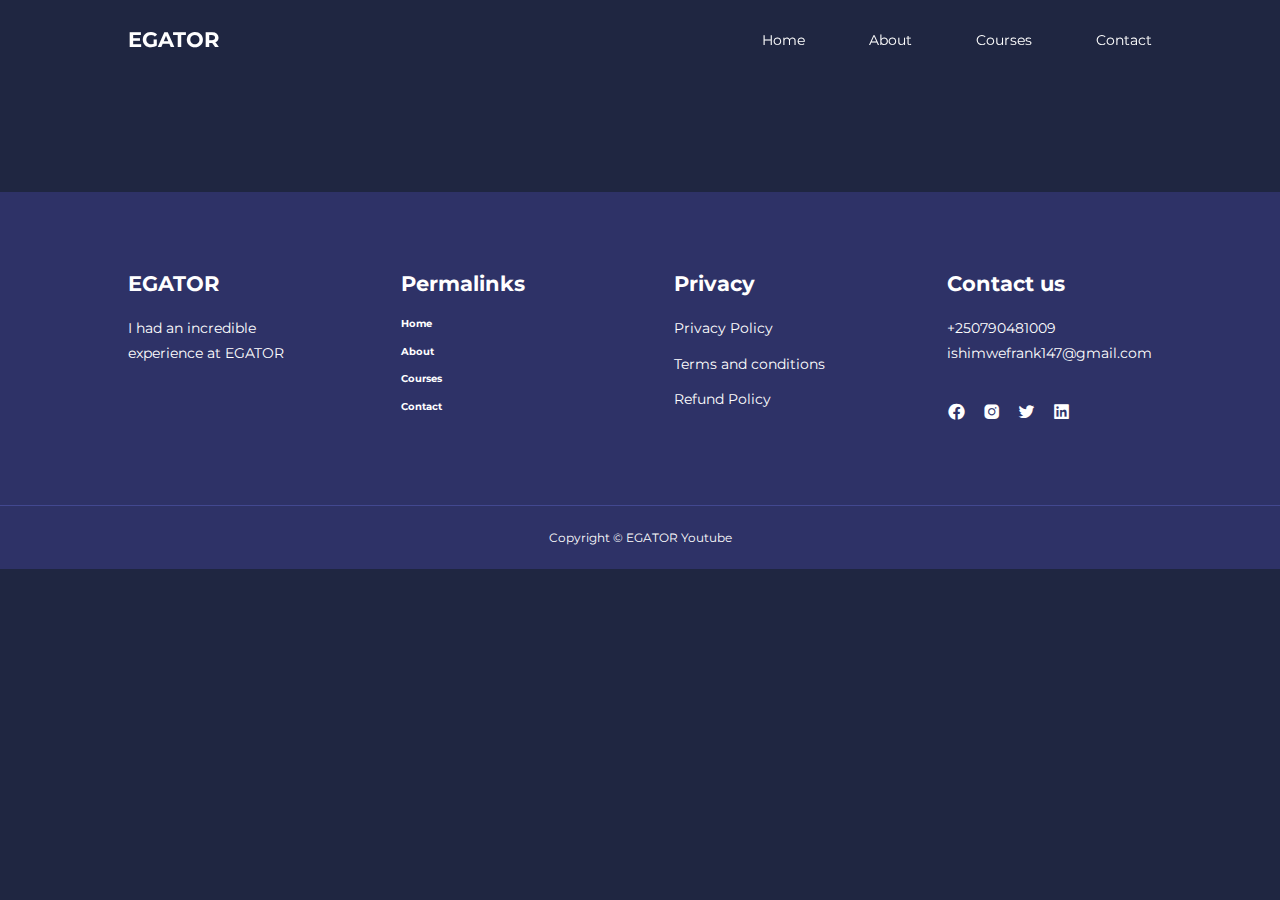
==== aboutus.html @ 6428219a "final home page and start code of the aboutus" ====
<!DOCTYPE html>
<html lang="en">
<head>
  <meta charset="UTF-8">
  <meta name="viewport" content="width=device-width, initial-scale=1.0">
  <title>Responsive Multipage Education Website using HTML, CSS & Javascript</title>

  <!-- GOOGLE FONTS -->
  <link rel="preconnect" href="https://fonts.googleapis.com">
  <link rel="preconnect" href="https://fonts.gstatic.com" crossorigin>
  <link href="https://fonts.googleapis.com/css2?family=Montserrat:ital,wght@0,100..900;1,100..900&family=Poppins:ital,wght@0,300;0,400;0,500;1,600;1,700;1,800;1,900&display=swap" rel="stylesheet">



  <link rel="stylesheet" href="./css/style.css">

  <!-- BOXICONS -->
  <link rel="stylesheet" href="https://unpkg.com/boxicons@2.1.1/css/boxicons.min.css">
</head>
<body>
  <nav>
    <div class="container nav__container">
      <a href="index.html"><h4>EGATOR</h4></a>
      <ul class="nav__menu">
        <li><a href="index.html">Home</a></li>
        <li><a href="aboutus.html">About</a></li>
        <li><a href="course.html">Courses</a></li>
        <li><a href="contact.html">Contact</a></li>
      </ul>

      <button id="open-menu-btn"><i class='bx bx-menu'></i></button>
      <button id="close-menu-btn"><i class='bx bx-x'></i></button>
    </div>
  </nav> 
  <!-- END OF THE NAVBAR -->

<section class="about__achievements">
  <div class="container about__achievements-container">
    
  </div>
</section>

  <footer class="footer">
    <div class="container footer__container">
      <div class="footer__1">
        <a href="index.html" class="footer__logs"><h4>EGATOR</h4></a>
        <p>
          I had an incredible experience at EGATOR
        </p>
      </div>
      <div class="footer__2">
        <h4>Permalinks</h4>
        <ul class="permalinks">
          <li><a href="index.html"><h6>Home</h6></a></li>
          <li><a href="aboutus.html"><h6>About</h6></a></li>
          <li><a href="course.html"><h6>Courses</h6></a></li>
          <li><a href="contact.html"><h6>Contact</h6></a></li>
        </ul>
      </div>
  
      <div class="footer__3">
        <h4>Privacy</h4>
        <ul class="privacy">
          <li><a href="#">Privacy Policy</a></li>
          <li><a href="#">Terms and conditions</a></li>
          <li><a href="#">Refund Policy</a></li>
        </ul>
      </div>
  
      <div class="footer__4">
        <h4>Contact us</h4>
        <div>
          <p>+250790481009</p>
          <p>ishimwefrank147@gmail.com</p>
        </div>
        <ul class="footer__socials">
          <li>
            <a href="#"><i class='bx bxl-facebook-circle' ></i></a>
          </li>
          <li>
            <a href="#"><i class='bx bxl-instagram-alt' ></i></a>
          </li>
          <li>
            <a href="#"><i class='bx bxl-twitter' ></i></a>
          </li>
          <li>
            <a href="#"><i class='bx bxl-linkedin-square' ></i></a>
          </li>
        </ul>
      </div>
    </div>
    <div class="footer__copyright">
      <small>Copyright &copy; EGATOR Youtube </small>
    </div>
  </footer>
  
    
  </body>
  </html>
---- css/style.css ----
*{
  margin: 0;
  padding: 0;
  border: 0;
  outline: 0;
  text-decoration: none;
  list-style-type: none;
  box-sizing: border-box;
}

:root{
  --color-primary: #6c63ff;
  --color-success: #00bf8e;
  --color-warning: #f75842;
  --color-danger-variant: rgba(247, 88, 66,0.4);
  --color-white: #fff;
  --color-light: rgba(255,255,255,0.7);
  --color-black: #000;
  --color-bg: #1f2641;
  --color-bg1: #2e3267;
  --color-bg2: #424890;

  --container-width-lg: 80%;
  --container-width-md: 90%;
  --container-width-sm: 94%;
  --transition: all 400ms ease;
}

body{
  font-family: "Montserrat", sans-serif;
  line-height: 1.7;
  color: var(--color-white);
  background: var(--color-bg)
}

.container{
  width: var(--container-width-lg);
  margin: 0 auto;
}

section{
  padding: 6rem 0;
}

section h2{
  text-align: center;
  margin-bottom: 4rem;
}
h1,
h2,
h3,
h4,
h5{
  line-height: 1.2;
}
h1{
  font-size: 2.4rem;
}
h2{
  font-size: 2rem;
}
h3{
  font-size: 1.6rem;
}
h4{
  font-size: 1.3rem;
}
a {
  color: var(--color-white);
}

img{
  width: 100%;
  display: block;
  object-fit: cover;
}

.btn{
  display: inline-block;
  background: var(--color-white);
  color: var(--color-black);
  padding: 1rem 2rem;
  border: 1px solid transparent;
  font-weight: 500; 
  transition: var(--transition);
}
.btn::hover{
  background: transparent;
  color: var(--color-white);
  border-color: var(--color-white);
}

.btn-primary{
  background: var(--color-warning);
  color: var(--color-white);
}
/* change navbar styles on scroll using javascript */
.window-scroll {
  background: var(--color-primary);
  box-shadow: 0 1rem 2rem rgba(0, 0, 0, 0.2);
}

/* ############# NAVBAR######### */
nav{
  background: transparent;
  width: 100vm;
  height: 5rem;
  position: fixed;
  top: 0;
  right: 0;
  left: 0;
  z-index: 11;
} 
.nav__container{
 height: 100%;
 display: flex;
 justify-content: space-between;
 align-items: center ;
}

nav button{
  display: none;
}
 
.nav__menu{
  display: flex;
  align-items: center;
  gap: 4rem;
}

.nav__menu a {
  font-size: 0.9rem;
  transition: var(--transition);
}
.nav__menu a:hover{
  color: var(--color-bg2);
}

/* HEADER SECTION */
header{
  position: relative;
  top: 5rem;
  overflow: hidden;
  height: 70vh;
  margin-bottom: 5rem;
} 

.header__container{
  display: grid;
  grid-template-columns: 1fr 1fr;
  align-items: center;
  gap: 5rem;
  height: 100%;
}

.header__left p{
  margin: 1rem 0 2.4rem;
}
/* CATEGORIES */
.categories{
  background: var(--color-bg1);
  height: 40rem;
  margin-top: 10rem;
}

.categories h1{
  line-height: 1;
  margin-bottom: 3rem;
}
.categories__container{
  display: grid;
  grid-template-columns: 40% 60%;
  gap: 2rem;
}
.categories__left{
  margin-left: 4rem;
}
.categories__left p{
  margin: 1rem 0 3rem;
}
.categories__right {
  display: grid;
  grid-template-columns: repeat(3, 1fr);
  gap: 1.2rem;
}
.category{
  background: var(--color-bg2);
  padding: 2rem;
  border-radius: 2rem;
  transition: var(--transition);
}
.category:hover{
  box-shadow: 0 3rem 3rem rgba(0, 0, 0, 0.3);
  z-index: 1;
}

.category:nth-child(2) .category__icon {
  background: var(--color-danger-variant);
}
.category:nth-child(3) .category__icon {
  background: var(--color-success);
}
.category:nth-child(4) .category__icon {
  background: var(--color-warning);
}
.category:nth-child(5) .category__icon {
  background: var(--color-success);
}

.category__icon{
  background: var(--color-primary);
  padding: 0.7rem ;
  border-radius: 0.9rem;
}
.category h5{
  margin: 2rem 0 1rem;
}
.category p{
  font-size: 0.85rem;
}

/* ############# NAVBAR######### */
.course{
  margin-top: 18rem;
}
.container h2{
  /* margin-top: -3rem; */
  margin-bottom: -17rem;
}
.course__container{
  display: grid;
  grid-template-columns: repeat(3,1fr);
  gap: 2rem;
}
.course{
  background: var(--color-bg1);
  text-align: center;
  border: 1px solid transparent;
  transition: var(--transition);
}
.course:hover{
  background: transparent;
  border-color: var(--color-primary);
}
.course__info{
  padding: 2rem;
}
.course__info p{
  margin: 1.2rem 0 2rem;
  font-size: 0.9rem;
}
/* FAQs  */
.faqs{
  background: var(--color-bg1);
  box-shadow: inset 0 0 3rem rgba(0,0,0.5);
}
.faqs__container{
display: grid;
grid-template-columns: 1fr 1fr;
gap: 1rem;
}
.faq{
  padding: 2rem;
  display: flex;
  align-items: center;
  gap: 1.4rem;
  height: fit-content;
  background: var(--color-primary);
  cursor: pointer;
}
.faq h4{
  font-size: 1rem;
  line-height: 2.2;
}
.faq__icon{
  align-self: flex-start;
  font-size: 1.2rem;
}
.faq p{
  margin-top: 0.8rem;
  display: none;
}
.faq.open p{
  display: block;
}

/* TESTIMONIALS */
.testimonials__container{
  overflow-x: hidden;
  position: relative;
  margin-bottom: 5rem;
}
.testimonial{
  padding-top: 2rem;
}
.avator{
  width: 6rem;
  height: 6rem;
  border-radius: 50%;
  overflow: hidden;
  margin: 0 auto 1rem;
  border: 1rem solid var(--color-bg1);
}
.testimonial__info{
  text-align: center;
}
.testimonial__body{
  background: var(--color-primary);
  padding: 2rem;
  margin-top: 3rem;
  position: relative;
}
.testimonial__body::before{
  content: "";
  display: block;
  background: linear-gradient(
    135deg,
    transparent,
    var(--color-primary),
    var(--color-primary),
    var(--color-primary));
  width: 3rem;
  height: 3rem;
  position: absolute;
  left: 50%;
  top: -1.5rem;
  transform: rotate(45deg);
} 

.testimonials__container h2{
  margin-top: 0rem;
}
.testimony{
  margin-top: 20rem;
}

/* FOOTER */
footer{
  background: var(--color-bg1);
  padding-top: 5rem;
  font-size: 0.9rem;
}
.footer__container{
  display: grid;
  grid-template-columns: repeat(4,1fr);
  gap: 5rem;
}
.footer__container > div h4{
  margin-bottom: 1.2rem;
}
.footer__1 p{
  margin: 0 0 2rem;
}
footer ul li {
  margin-bottom: 0.7rem;
}
footer ul li a:hover{
  text-decoration: underline;
}
.footer__socials{
  display: flex;
  gap: 1rem;
  font-size: 1.2rem;
  margin-top: 2rem;
}
.footer__copyright{
  text-align: center;
  margin-top: 4rem;
  padding: 1.2rem 0;
  border-top: 1px solid var(--color-bg2);
}

/*  MEDIA QUERIES FOR TABLET */
@media screen and (max-width: 1024px){
  .container{
    width: var(--container-width-md);
  }
  h1{
    font-size: 2.2rem;
  }
  h2{
    font-size: 1.7rem;
  }
  h3{
    font-size: 1.4rem;
  }
  h4{
    font-size: 1.2rem;
  }

  /* NAVBAR */
  nav button{
    display: inline-block;
    background: transparent;
    font-size: 1.8rem;
    color: var(--color-white);
    cursor: pointer;
  }
   nav button#close-menu-btn{
    display: none;
   }
  .nav__menu{
    position: fixed;
    top: 5rem;
    right: 5%;
    height: fit-content;
    width: 18rem;
    flex-direction: column;
    gap: 0;
    display: none;
  }
  .header__container{
    margin-top: 4rem;
  }
  .nav__menu li{
    width: 100%;
    height: 5.8rem;
    animation: animateNavItems 400ms linear forwards;
    transform-origin: top right;
  }
  .nav__menu li:nth-child(2){
    animation-delay: 200ms;
  }
  .nav__menu li:nth-child(3){
    animation-delay: 400ms;
  }
  .nav__menu li:nth-child(4){
    animation-delay: 600ms;
  }
  @keyframes animateNavItems{
    0%{
      transform: rotateZ(-90deg) rotateX(90deg) scale(0.1);
    }
    100%{
      transform: rotateZ(0) rotateX(0) scale(1);
    }
  }
  .nav__menu li a {
    background: var(--color-primary);
    box-shadow: -4rem 6rem 10rem rgba(0,0,0,0.6);
    width: 100%;
    height: 100%;
    display: grid;
    place-items: center;
  }
  .nav__menu li a:hover{
    background: var(--color-bg2);
    color: var(--color-white);
  }
   /* HEADER */
   header{
    height: 52vh;
    margin-bottom: 4rem;
   }
   .header__container{
    gap: 0;
    padding-bottom: 3rem;
   }
    /* CATEGORIES */
    .categories{
      height: auto;
    }
    .categories__container{
      grid-template-columns: 1fr;
      gap: 3rem;
    }
    .categories__left{
      margin-right: 0;
    }

     /* POPULAR COURSES */
     .course{
      margin-top: 0;
     }
     .course__container{
      margin-top: 20rem;
      grid-template-columns: 1fr 1fr;
     }

      /* FAQs */
      .faqs__container{
        grid-template-columns: 1fr;
      }
      .faq{
        padding: 1.5rem;
      }

       /* FOOTER */
       .footer__container{
        grid-template-columns: 1fr 1fr ;
       }
}
 /* MEDIA QUERIES (PHONES) */
 @media screen and (max-width: 600px){
 .container{
  width: var(--container-width-sm);
 }
  /* NAVBAR */
  .nav__menu{
    right: 3%;
  }
   /* HEADER */
   header{
    height: 100vh;
   }

   .header__container{
    grid-template-columns: 1fr;
    text-align: center;
    margin-top: 0rem;
   }
   .header__left p{
    margin-bottom: 1.3rem;
   }
   /* CATEGORIES */
   .categories__right{
    grid-template-columns: 1fr 1fr;
    gap: 0.7rem;
   }
   .categories{
    padding: 1rem;
    border-radius: 1rem;
   }
   * .category__icon{
    margin-top: 4px;
    display: inline-block; 
   }
   /* POPULAR COURSES */
   .course__container{
    margin-top: 20rem;
    grid-template-columns: 1fr;
   }
   /* TESTIMONIALS */
   .testimonial__body{
    padding: 1.2rem;
   }
   /* FOOTER */
   .footer__container{
    grid-template-columns: 1fr;
    text-align: center;
    gap: 2rem;
   }
   .footer__1{
    margin: 1rem auto;
   }
   .footer__socials{
    justify-content: center;
   }
 }
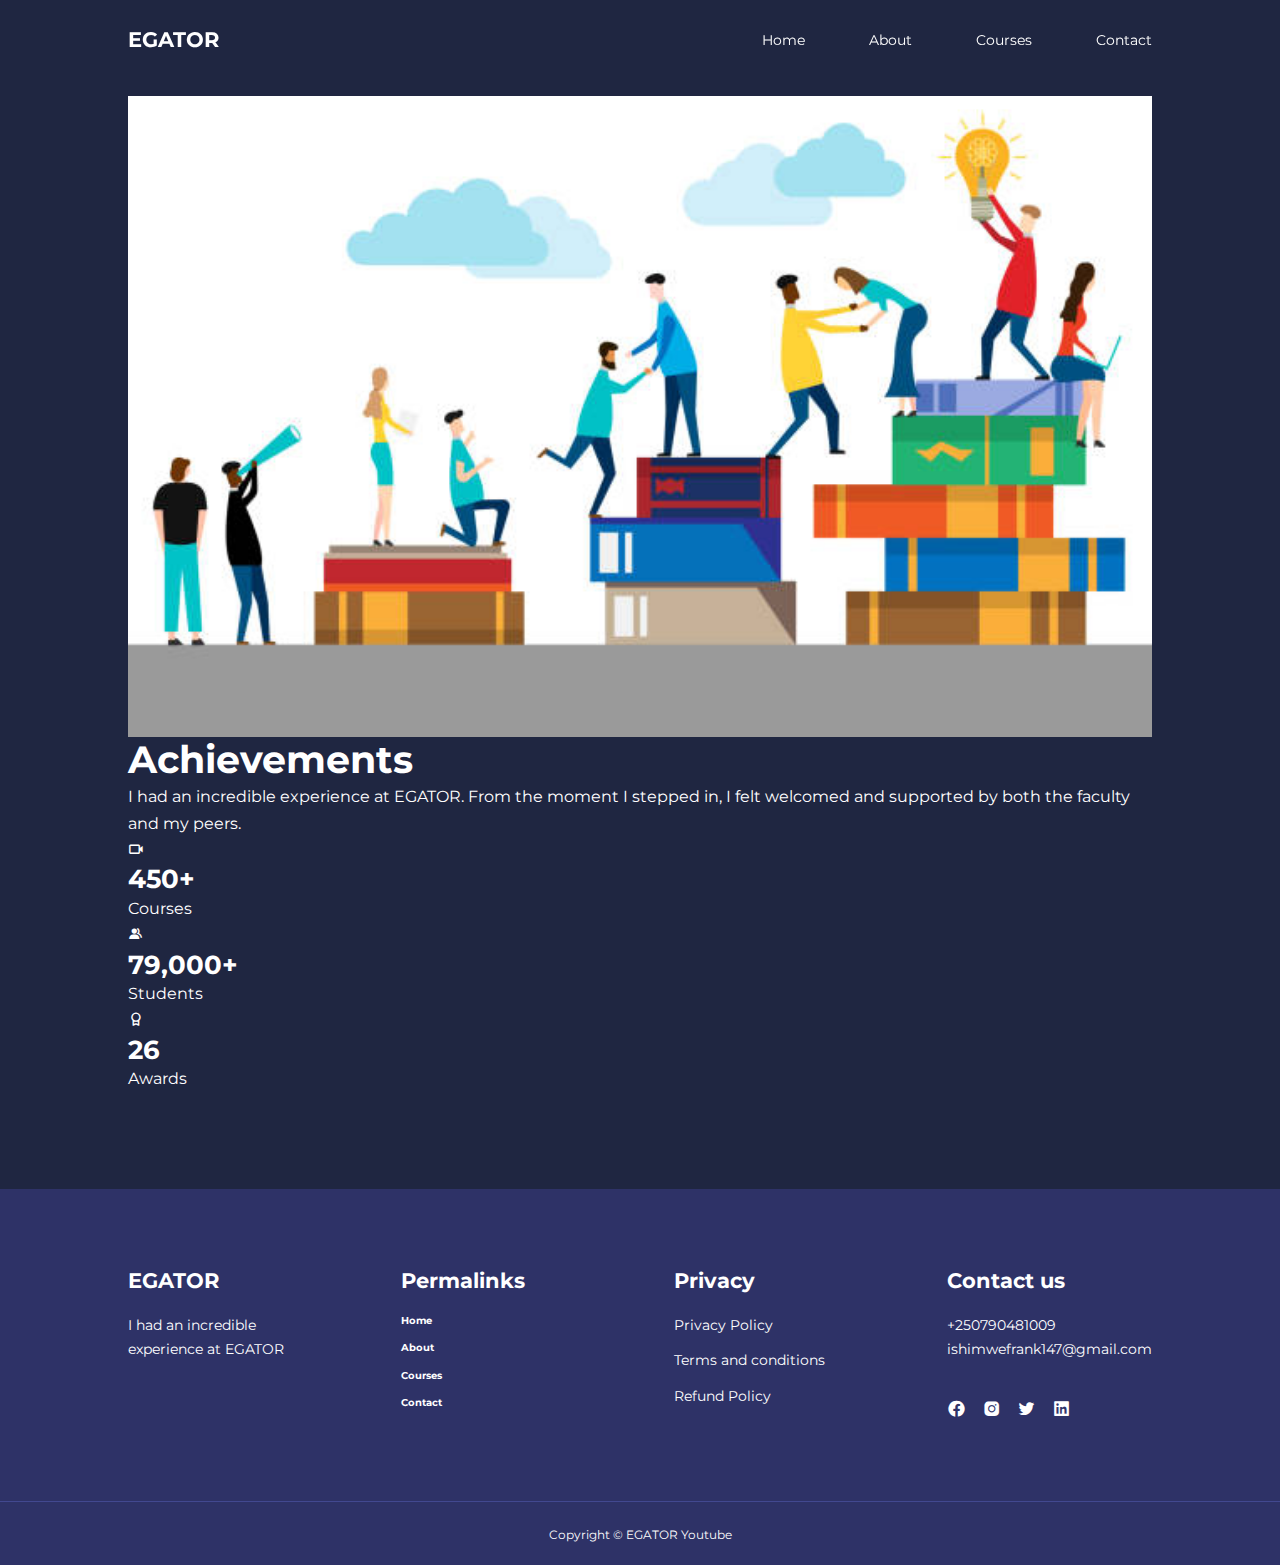
==== commit c1660e79: "aboutus strutures and contents" ====
--- a/aboutus.html
+++ b/aboutus.html
@@ -13,6 +13,7 @@
 
 
   <link rel="stylesheet" href="./css/style.css">
+  <link rel="stylesheet" href="./css/aboutus.css">
 
   <!-- BOXICONS -->
   <link rel="stylesheet" href="https://unpkg.com/boxicons@2.1.1/css/boxicons.min.css">
@@ -36,7 +37,38 @@
 
 <section class="about__achievements">
   <div class="container about__achievements-container">
-    
+    <div class="about__achievements-left">
+      <img src="./images/achievementImages.jpg" alt="" srcset="">
+    </div>
+    <div class="about__achievements-right">
+      <h1>Achievements</h1>
+      <p>I had an incredible experience at EGATOR. From the moment I stepped in,
+        I felt welcomed and supported by both the faculty and my peers.
+      </p>
+      <div class="achievements__cards">
+        <article class="achievement__card">
+          <span class="achievement__icon">
+            <i class='bx bx-video' ></i>
+          </span>
+          <h3>450+</h3>
+          <p>Courses</p>
+        </article>
+        <article class="achievement__card">
+          <span class="achievement__icon">
+            <i class='bx bxs-group' ></i>
+          </span>
+          <h3>79,000+</h3>
+          <p>Students</p>
+        </article>
+        <article class="achievement__card">
+          <span class="achievement__icon">
+            <i class='bx bx-award' ></i>
+          </span>
+          <h3>26</h3>
+          <p>Awards</p>
+        </article>
+      </div>
+    </div>
   </div>
 </section>
 
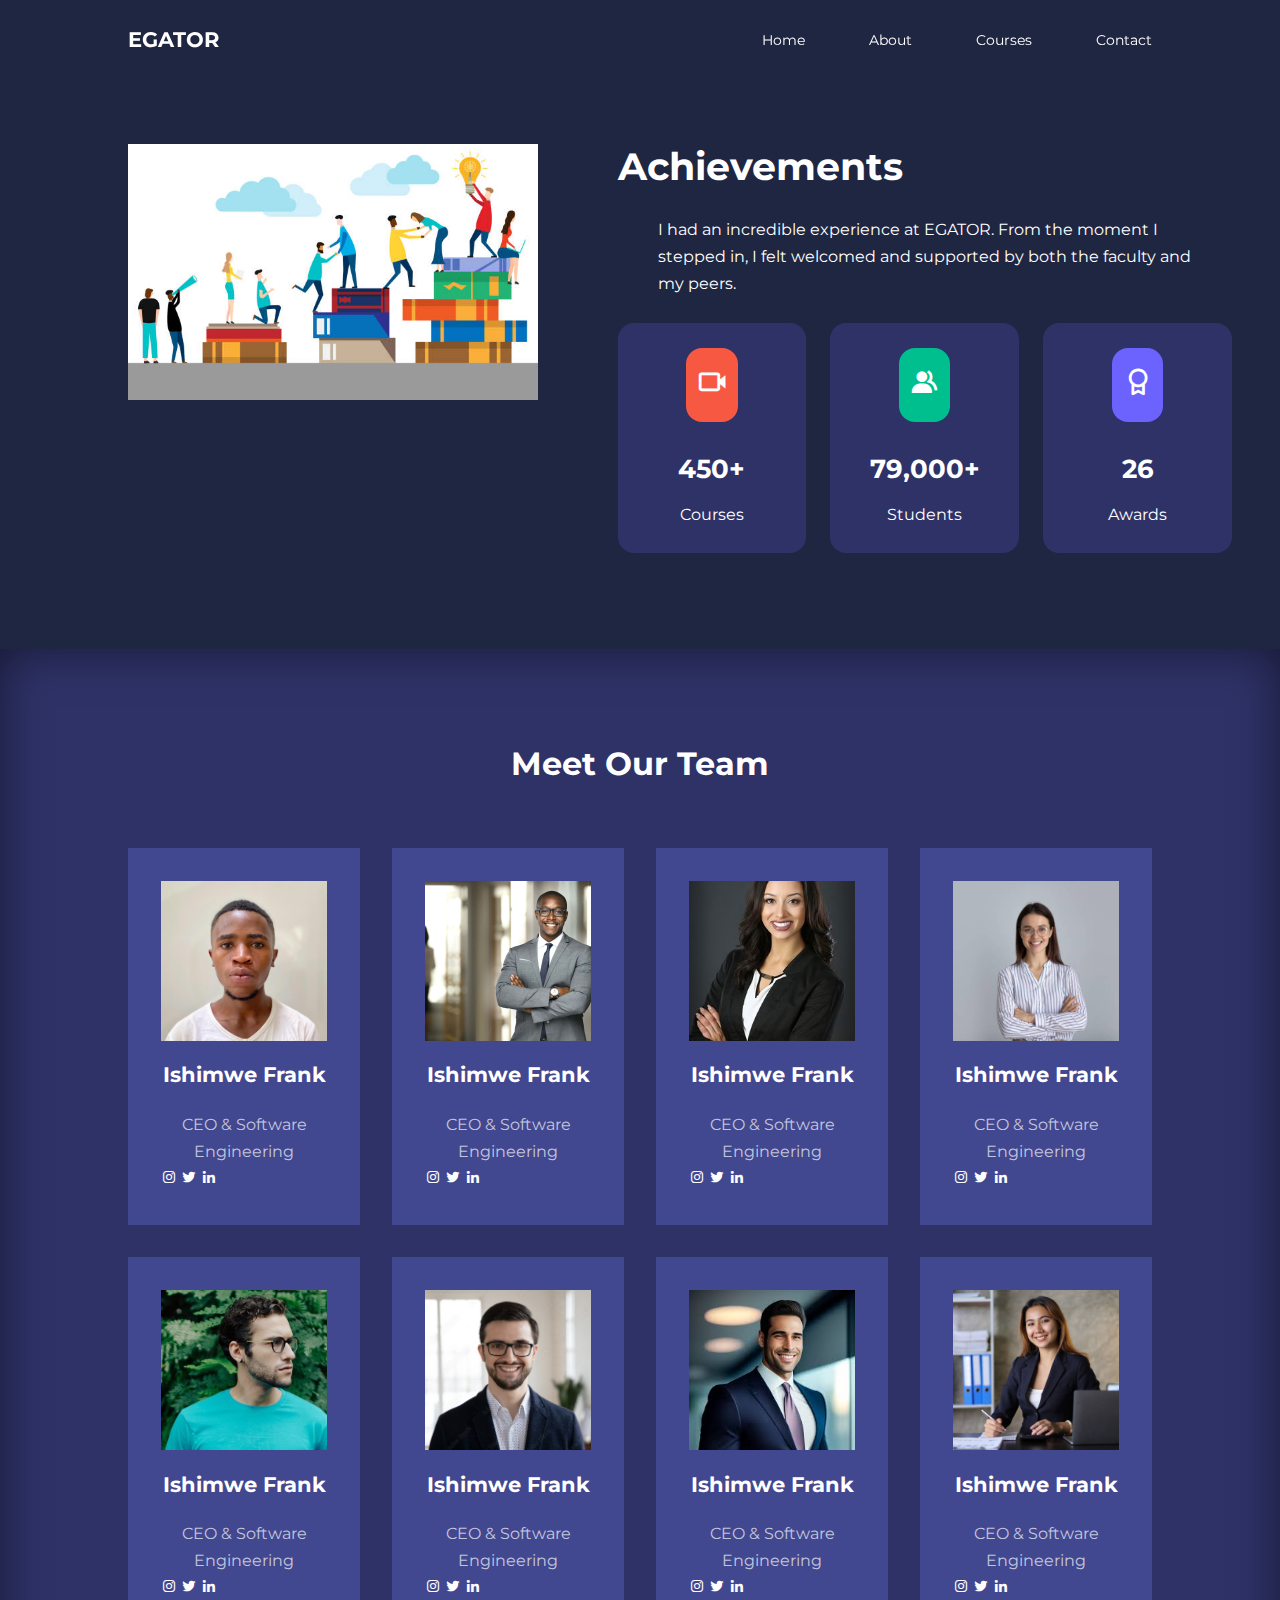
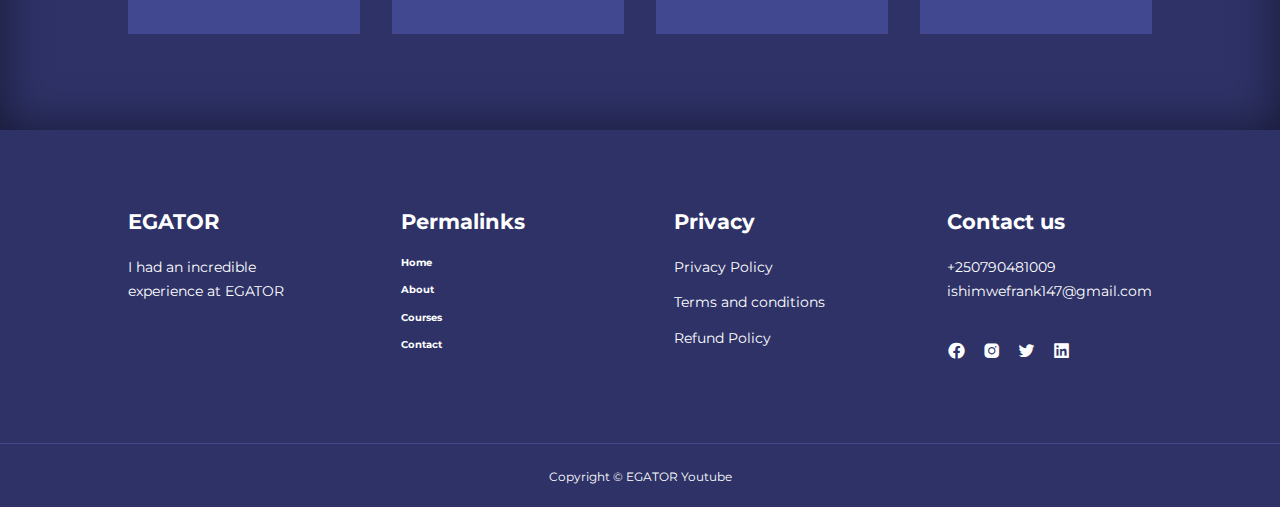
==== commit 6bfdc6d3: "the team member and information about every team member" ====
--- a/aboutus.html
+++ b/aboutus.html
@@ -71,6 +71,133 @@
     </div>
   </div>
 </section>
+<!-- END OF ACHIEVEMENTS -->
+
+<section class="team">
+  <h2>Meet Our Team</h2>
+  <div class="container team__container">
+    <article class="team__member">
+      <div class="team__member-image">
+        <img src="./images/tm1.jpeg" alt="">
+      </div>
+      <div class="team__member-info">
+        <h4>Ishimwe Frank</h4>
+        <p>CEO & Software Engineering</p>
+      </div>
+      <div class="team__member-socials">
+        <a href="https://instagram.com" target="_blank"><i class='bx bxl-instagram'></i></a>
+        <a href="https://twitter.com" target="_blank"><i class='bx bxl-twitter' ></i></i></a>
+        <a href="https://linkedin.com" target="_blank"><i class='bx bxl-linkedin' ></i></i></a>
+      </div>
+    </article>
+
+    <article class="team__member">
+      <div class="team__member-image">
+        <img src="./images/tm2.jpg" alt="">
+      </div>
+      <div class="team__member-info">
+        <h4>Ishimwe Frank</h4>
+        <p>CEO & Software Engineering</p>
+      </div>
+      <div class="team__member-socials">
+        <a href="https://instagram.com" target="_blank"><i class='bx bxl-instagram'></i></a>
+        <a href="https://twitter.com" target="_blank"><i class='bx bxl-twitter' ></i></i></a>
+        <a href="https://linkedin.com" target="_blank"><i class='bx bxl-linkedin' ></i></i></a>
+      </div>
+    </article>
+
+    <article class="team__member">
+      <div class="team__member-image">
+        <img src="./images/tm3.jpg" alt="">
+      </div>
+      <div class="team__member-info">
+        <h4>Ishimwe Frank</h4>
+        <p>CEO & Software Engineering</p>
+      </div>
+      <div class="team__member-socials">
+        <a href="https://instagram.com" target="_blank"><i class='bx bxl-instagram'></i></a>
+        <a href="https://twitter.com" target="_blank"><i class='bx bxl-twitter' ></i></i></a>
+        <a href="https://linkedin.com" target="_blank"><i class='bx bxl-linkedin' ></i></i></a>
+      </div>
+    </article>
+
+    <article class="team__member">
+      <div class="team__member-image">
+        <img src="./images/tm4.jpg" alt="">
+      </div>
+      <div class="team__member-info">
+        <h4>Ishimwe Frank</h4>
+        <p>CEO & Software Engineering</p>
+      </div>
+      <div class="team__member-socials">
+        <a href="https://instagram.com" target="_blank"><i class='bx bxl-instagram'></i></a>
+        <a href="https://twitter.com" target="_blank"><i class='bx bxl-twitter' ></i></i></a>
+        <a href="https://linkedin.com" target="_blank"><i class='bx bxl-linkedin' ></i></i></a>
+      </div>
+    </article>
+
+    <article class="team__member">
+      <div class="team__member-image">
+        <img src="./images/tm5.jpg" alt="">
+      </div>
+      <div class="team__member-info">
+        <h4>Ishimwe Frank</h4>
+        <p>CEO & Software Engineering</p>
+      </div>
+      <div class="team__member-socials">
+        <a href="https://instagram.com" target="_blank"><i class='bx bxl-instagram'></i></a>
+        <a href="https://twitter.com" target="_blank"><i class='bx bxl-twitter' ></i></i></a>
+        <a href="https://linkedin.com" target="_blank"><i class='bx bxl-linkedin' ></i></i></a>
+      </div>
+    </article>
+
+    <article class="team__member">
+      <div class="team__member-image">
+        <img src="./images/tm6.jpg" alt="">
+      </div>
+      <div class="team__member-info">
+        <h4>Ishimwe Frank</h4>
+        <p>CEO & Software Engineering</p>
+      </div>
+      <div class="team__member-socials">
+        <a href="https://instagram.com" target="_blank"><i class='bx bxl-instagram'></i></a>
+        <a href="https://twitter.com" target="_blank"><i class='bx bxl-twitter' ></i></i></a>
+        <a href="https://linkedin.com" target="_blank"><i class='bx bxl-linkedin' ></i></i></a>
+      </div>
+    </article>
+
+    <article class="team__member">
+      <div class="team__member-image">
+        <img src="./images/tm7.jpg" alt="">
+      </div>
+      <div class="team__member-info">
+        <h4>Ishimwe Frank</h4>
+        <p>CEO & Software Engineering</p>
+      </div>
+      <div class="team__member-socials">
+        <a href="https://instagram.com" target="_blank"><i class='bx bxl-instagram'></i></a>
+        <a href="https://twitter.com" target="_blank"><i class='bx bxl-twitter' ></i></i></a>
+        <a href="https://linkedin.com" target="_blank"><i class='bx bxl-linkedin' ></i></i></a>
+      </div>
+    </article>
+
+    <article class="team__member">
+      <div class="team__member-image">
+        <img src="./images/tm8.jpg" alt="">
+      </div>
+      <div class="team__member-info">
+        <h4>Ishimwe Frank</h4>
+        <p>CEO & Software Engineering</p>
+      </div>
+      <div class="team__member-socials">
+        <a href="https://instagram.com" target="_blank"><i class='bx bxl-instagram'></i></a>
+        <a href="https://twitter.com" target="_blank"><i class='bx bxl-twitter' ></i></i></a>
+        <a href="https://linkedin.com" target="_blank"><i class='bx bxl-linkedin' ></i></i></a>
+      </div>
+    </article>
+  </div>
+</section>
+<!-- END OF TEAM -->
 
   <footer class="footer">
     <div class="container footer__container">
--- a/css/aboutus.css
+++ b/css/aboutus.css
@@ -0,0 +1,80 @@
+/* ACHIEVEMENTS */
+.about__achievements{
+  margin-top: 3rem;
+}
+.about__achievements-container{
+  display: grid;
+  grid-template-columns: 40% 60%;
+  gap: 5rem;
+}
+.about__achievements-right >p {
+  margin: 1.6rem 2.5rem;
+}
+.achievements__cards{
+  display: grid;
+  grid-template-columns: repeat(3,1fr);
+  gap: 1.5rem;
+}
+.achievement__card{
+  background: var(--color-bg1);
+  padding: 1.6rem;
+  border-radius: 1rem;
+  text-align: center;
+  transition: var(--transition);
+}
+.achievement__card:hover{
+  background: var(--color-bg2);
+  box-shadow: 0 3rem 3rem rgba(0,0,0, 0.3);
+}
+.achievement__icon{
+  background: var(--color-warning);
+  padding: 0.6rem;
+  border-radius: 1rem;
+  display: inline-block;
+  margin-bottom: 2rem;  
+  font-size: 2rem;
+}
+.achievement__card:nth-child(2) .achievement__icon{
+  background: var(--color-success);
+}
+.achievement__card:nth-child(3) .achievement__icon{
+  background: var(--color-primary);
+}
+.achievement__card p{
+  margin-top: 1rem;
+}
+/* TEAM */
+.team{
+  background: var(--color-bg1);
+  box-shadow: inset 0 0 3rem rgba(0,0,0, 0.5);
+}
+.team__container{
+  display: grid;
+  grid-template-columns: repeat(4,1fr);
+  gap: 2rem;
+}
+.team__member{
+  background: var(--color-bg2);
+  padding: 2rem;
+  border: 1px solid transparent;
+  transition: var(--transition);
+}
+.team__member:hover{
+  background: transparent;
+  border-color: var(--color-primary);
+}
+.team__member-image img{
+  height: 10rem;
+  filter: saturate(0);
+}
+.team__member-image img{
+  height: 10rem;
+  filter: saturate(1);
+}
+.team__member-info *{
+  text-align: center;
+  margin-top: 1.4rem;
+}
+.team__member-info p{
+  color: var(--color-light);
+}